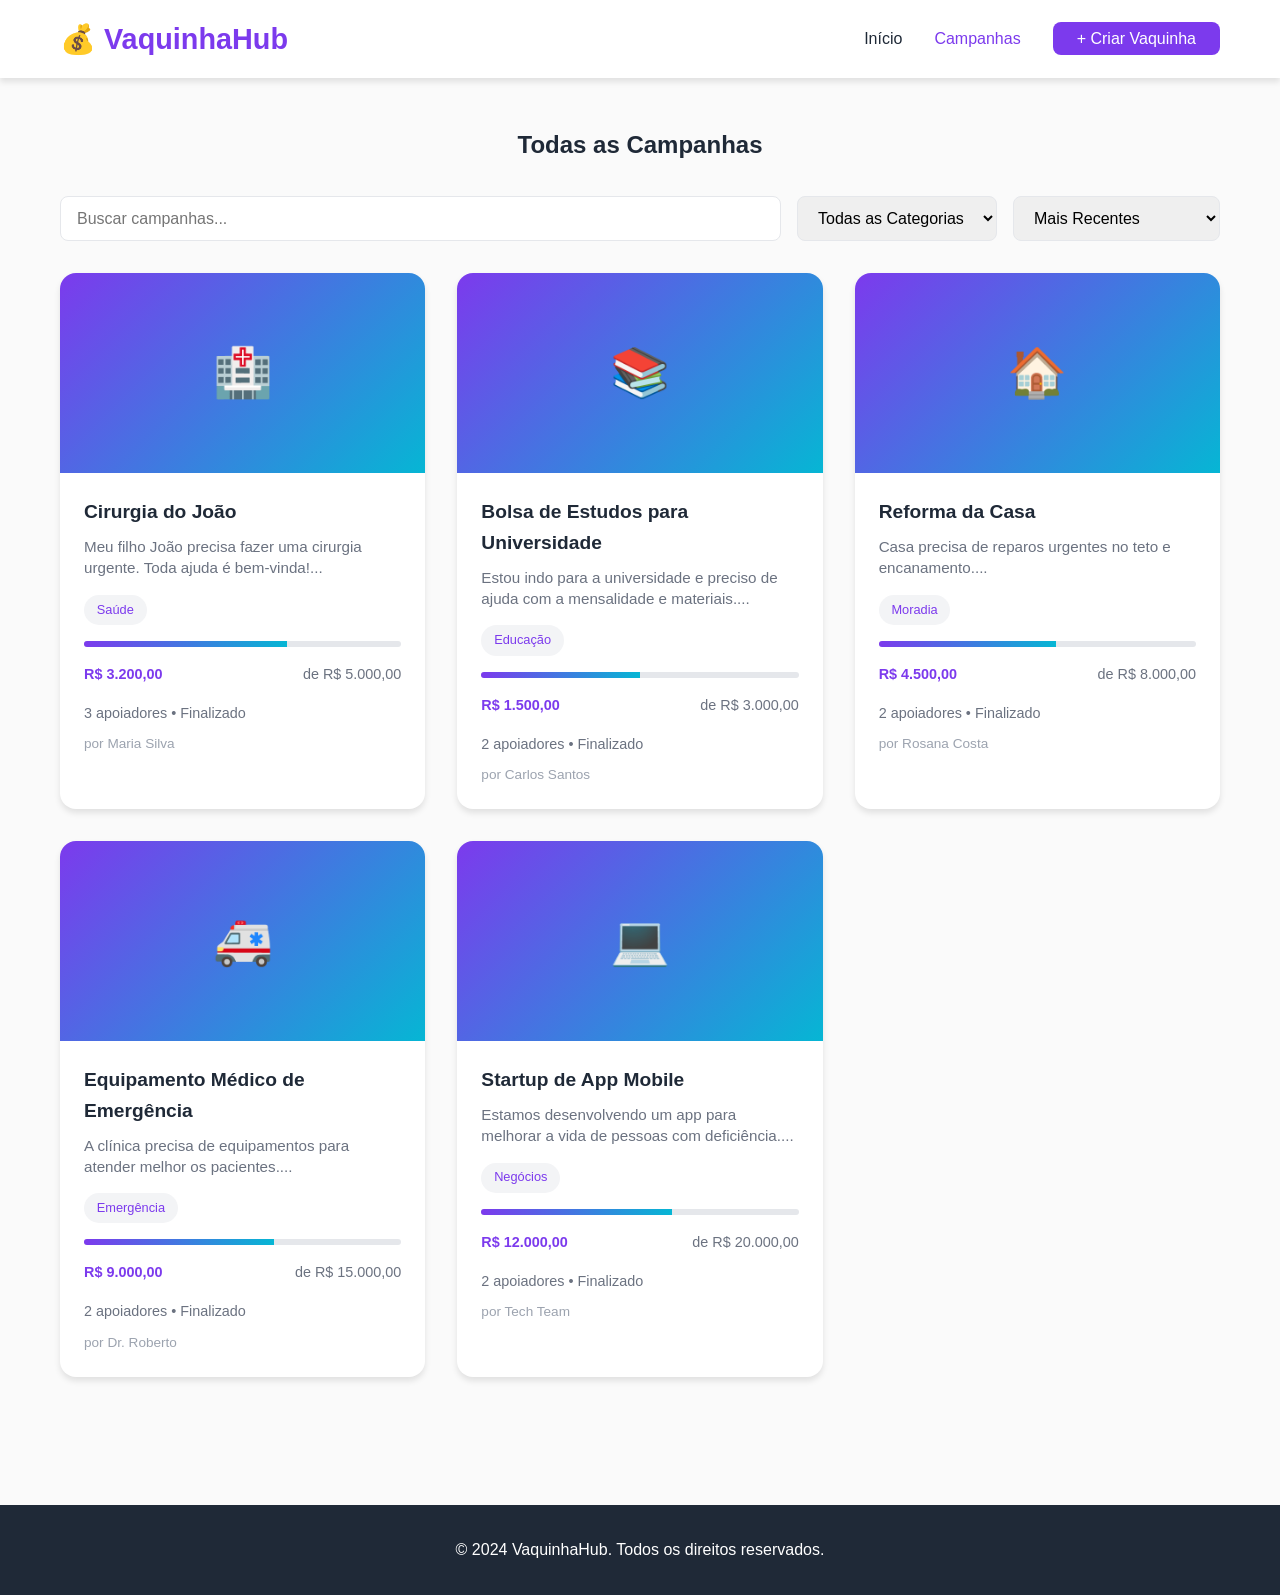
==== campanhas.html @ 84c83356 "Add files via upload" ====
<!DOCTYPE html>
<html lang="pt-BR">
<head>
    <meta charset="UTF-8">
    <meta name="viewport" content="width=device-width, initial-scale=1.0">
    <title>Campanhas - VaquinhaHub</title>
    <link rel="stylesheet" href="styles.css">
</head>
<body>
    <nav class="navbar">
        <div class="container">
            <div class="navbar-brand">
                <a href="index.html" class="logo">💰 VaquinhaHub</a>
            </div>
            <ul class="nav-menu">
                <li><a href="index.html">Início</a></li>
                <li><a href="campanhas.html" class="active">Campanhas</a></li>
                <li><a href="criar.html" class="btn-criar">+ Criar Vaquinha</a></li>
            </ul>
        </div>
    </nav>

    <section class="campaigns-section">
        <div class="container">
            <h1>Todas as Campanhas</h1>
            
            <div class="filters">
                <input type="text" id="searchInput" placeholder="Buscar campanhas..." class="search-box">
                <select id="categoryFilter" class="filter-select">
                    <option value="">Todas as Categorias</option>
                    <option value="saude">Saúde</option>
                    <option value="educacao">Educação</option>
                    <option value="moradia">Moradia</option>
                    <option value="emergencia">Emergência</option>
                    <option value="negocios">Negócios</option>
                    <option value="viagem">Viagem</option>
                    <option value="outro">Outro</option>
                </select>
                <select id="sortFilter" class="filter-select">
                    <option value="recentes">Mais Recentes</option>
                    <option value="populares">Mais Populares</option>
                    <option value="proximas">Próximas do Objetivo</option>
                </select>
            </div>

            <div class="campaigns-grid" id="allCampaigns">
                <!-- Campanhas serão carregadas aqui -->
            </div>
        </div>
    </section>

    <footer>
        <div class="container">
            <p>&copy; 2024 VaquinhaHub. Todos os direitos reservados.</p>
        </div>
    </footer>

    <script src="script.js"></script>
    <script>
        loadAllCampaigns();
        
        document.getElementById('searchInput').addEventListener('input', filterCampaigns);
        document.getElementById('categoryFilter').addEventListener('change', filterCampaigns);
        document.getElementById('sortFilter').addEventListener('change', filterCampaigns);
    </script>
</body>
</html>
---- styles.css ----
* {
    margin: 0;
    padding: 0;
    box-sizing: border-box;
}

:root {
    --primary-color: #7c3aed;
    --secondary-color: #06b6d4;
    --success-color: #10b981;
    --warning-color: #f59e0b;
    --danger-color: #ef4444;
    --dark: #1f2937;
    --light: #f3f4f6;
    --border-color: #e5e7eb;
    --shadow: 0 4px 6px rgba(0, 0, 0, 0.1);
}

html {
    scroll-behavior: smooth;
}

body {
    font-family: 'Segoe UI', Tahoma, Geneva, Verdana, sans-serif;
    color: var(--dark);
    background-color: #fafafa;
    line-height: 1.6;
}

.container {
    max-width: 1200px;
    margin: 0 auto;
    padding: 0 20px;
}

/* NAVBAR */
.navbar {
    background: white;
    box-shadow: var(--shadow);
    position: sticky;
    top: 0;
    z-index: 100;
}

.navbar .container {
    display: flex;
    justify-content: space-between;
    align-items: center;
    padding: 1rem 20px;
}

.navbar-brand .logo {
    font-size: 1.8rem;
    font-weight: bold;
    color: var(--primary-color);
    text-decoration: none;
}

.nav-menu {
    display: flex;
    list-style: none;
    gap: 2rem;
    align-items: center;
}

.nav-menu a {
    text-decoration: none;
    color: var(--dark);
    font-weight: 500;
    transition: color 0.3s;
}

.nav-menu a:hover,
.nav-menu a.active {
    color: var(--primary-color);
}

.btn-criar {
    background: var(--primary-color);
    color: white !important;
    padding: 0.5rem 1.5rem;
    border-radius: 0.5rem;
    transition: background 0.3s;
}

.btn-criar:hover {
    background: #6d28d9;
}

/* BUTTONS */
.btn {
    display: inline-block;
    padding: 0.75rem 1.5rem;
    border: none;
    border-radius: 0.5rem;
    font-size: 1rem;
    cursor: pointer;
    text-decoration: none;
    transition: all 0.3s;
    font-weight: 600;
}

.btn-primary {
    background: var(--primary-color);
    color: white;
}

.btn-primary:hover {
    background: #6d28d9;
    transform: translateY(-2px);
    box-shadow: 0 8px 12px rgba(124, 58, 237, 0.3);
}

.btn-large {
    padding: 1rem 2.5rem;
    font-size: 1.1rem;
}

/* HERO SECTION */
.hero {
    background: linear-gradient(135deg, var(--primary-color), var(--secondary-color));
    color: white;
    padding: 6rem 0;
    text-align: center;
}

.hero h1 {
    font-size: 3rem;
    margin-bottom: 1rem;
}

.hero p {
    font-size: 1.3rem;
    margin-bottom: 2rem;
    opacity: 0.95;
}

/* FEATURES */
.features {
    padding: 5rem 0;
    background: white;
}

.features h2 {
    text-align: center;
    font-size: 2.5rem;
    margin-bottom: 3rem;
    color: var(--dark);
}

.features-grid {
    display: grid;
    grid-template-columns: repeat(auto-fit, minmax(250px, 1fr));
    gap: 2rem;
}

.feature-card {
    background: var(--light);
    padding: 2rem;
    border-radius: 1rem;
    text-align: center;
    transition: transform 0.3s, box-shadow 0.3s;
}

.feature-card:hover {
    transform: translateY(-5px);
    box-shadow: var(--shadow);
}

.feature-icon {
    font-size: 3rem;
    margin-bottom: 1rem;
}

.feature-card h3 {
    margin-bottom: 0.5rem;
    color: var(--primary-color);
}

/* FEATURED CAMPAIGNS */
.featured-campaigns {
    padding: 5rem 0;
}

.featured-campaigns h2 {
    font-size: 2.5rem;
    margin-bottom: 3rem;
    text-align: center;
}

.campaigns-grid {
    display: grid;
    grid-template-columns: repeat(auto-fill, minmax(280px, 1fr));
    gap: 2rem;
}

.campaign-card {
    background: white;
    border-radius: 1rem;
    overflow: hidden;
    box-shadow: var(--shadow);
    transition: transform 0.3s, box-shadow 0.3s;
    cursor: pointer;
}

.campaign-card:hover {
    transform: translateY(-5px);
    box-shadow: 0 12px 20px rgba(0, 0, 0, 0.15);
}

.campaign-image {
    width: 100%;
    height: 200px;
    object-fit: cover;
    background: linear-gradient(135deg, var(--primary-color), var(--secondary-color));
    display: flex;
    align-items: center;
    justify-content: center;
    font-size: 3rem;
}

.campaign-body {
    padding: 1.5rem;
}

.campaign-title {
    font-size: 1.2rem;
    margin-bottom: 0.5rem;
    color: var(--dark);
}

.campaign-description {
    color: #6b7280;
    font-size: 0.95rem;
    margin-bottom: 1rem;
    line-height: 1.4;
}

.campaign-category {
    display: inline-block;
    background: var(--light);
    color: var(--primary-color);
    padding: 0.3rem 0.8rem;
    border-radius: 2rem;
    font-size: 0.8rem;
    margin-bottom: 1rem;
}

.campaign-progress {
    margin-bottom: 1rem;
}

.progress-bar {
    width: 100%;
    height: 6px;
    background: var(--border-color);
    border-radius: 3px;
    overflow: hidden;
    margin-bottom: 0.5rem;
}

.progress-fill {
    height: 100%;
    background: linear-gradient(90deg, var(--primary-color), var(--secondary-color));
    transition: width 0.3s;
}

.progress-info {
    display: flex;
    justify-content: space-between;
    font-size: 0.9rem;
    color: #6b7280;
}

.current-amount {
    font-weight: bold;
    color: var(--primary-color);
}

.campaign-organizer {
    font-size: 0.85rem;
    color: #9ca3af;
    margin-top: 0.5rem;
}

/* CTA SECTION */
.cta {
    background: linear-gradient(135deg, var(--primary-color), var(--secondary-color));
    color: white;
    padding: 4rem 0;
    text-align: center;
}

.cta h2 {
    font-size: 2.5rem;
    margin-bottom: 1rem;
}

.cta p {
    font-size: 1.1rem;
    margin-bottom: 2rem;
}

/* CAMPAIGNS SECTION */
.campaigns-section {
    padding: 3rem 0;
    min-height: calc(100vh - 200px);
}

.campaigns-section h1 {
    margin-bottom: 2rem;
    text-align: center;
}

.filters {
    display: flex;
    gap: 1rem;
    margin-bottom: 2rem;
    flex-wrap: wrap;
}

.search-box,
.filter-select {
    padding: 0.75rem 1rem;
    border: 1px solid var(--border-color);
    border-radius: 0.5rem;
    font-size: 1rem;
}

.search-box {
    flex: 1;
    min-width: 200px;
}

.filter-select {
    min-width: 200px;
}

/* CREATE SECTION */
.create-section {
    padding: 3rem 0;
    min-height: calc(100vh - 200px);
}

.create-section h1 {
    margin-bottom: 0.5rem;
    text-align: center;
}

.subtitle {
    text-align: center;
    color: #6b7280;
    margin-bottom: 2rem;
    font-size: 1.1rem;
}

.create-form {
    background: white;
    padding: 2rem;
    border-radius: 1rem;
    box-shadow: var(--shadow);
    max-width: 600px;
    margin: 0 auto;
}

.form-group {
    margin-bottom: 1.5rem;
}

.form-group label {
    display: block;
    margin-bottom: 0.5rem;
    font-weight: 600;
    color: var(--dark);
}

.form-group input,
.form-group textarea,
.form-group select {
    width: 100%;
    padding: 0.75rem;
    border: 1px solid var(--border-color);
    border-radius: 0.5rem;
    font-size: 1rem;
    font-family: inherit;
}

.form-group input:focus,
.form-group textarea:focus,
.form-group select:focus {
    outline: none;
    border-color: var(--primary-color);
    box-shadow: 0 0 0 3px rgba(124, 58, 237, 0.1);
}

.form-row {
    display: grid;
    grid-template-columns: 1fr 1fr;
    gap: 1rem;
}

.form-group.checkbox {
    display: flex;
    align-items: center;
    gap: 0.5rem;
}

.form-group.checkbox input {
    width: auto;
    margin: 0;
}

/* CAMPAIGN DETAIL */
.campaign-detail {
    padding: 3rem 0;
}

.campaign-header {
    display: grid;
    grid-template-columns: 1fr 1fr;
    gap: 3rem;
    margin-bottom: 3rem;
    align-items: start;
}

.campaign-image-large {
    width: 100%;
    border-radius: 1rem;
    box-shadow: var(--shadow);
}

.campaign-info h1 {
    font-size: 2.5rem;
    margin-bottom: 1rem;
}

.campaign-meta {
    display: flex;
    gap: 1rem;
    align-items: center;
}

.badge {
    display: inline-block;
    background: var(--primary-color);
    color: white;
    padding: 0.5rem 1rem;
    border-radius: 2rem;
    font-size: 0.9rem;
}

.organizer {
    color: #6b7280;
}

.campaign-content {
    display: grid;
    grid-template-columns: 1fr 350px;
    gap: 3rem;
}

.main-content h2 {
    font-size: 1.8rem;
    margin: 2rem 0 1rem;
    color: var(--dark);
}

.progress-container {
    background: white;
    padding: 2rem;
    border-radius: 1rem;
    box-shadow: var(--shadow);
    margin-bottom: 2rem;
}

.progress-info {
    display: flex;
    justify-content: space-between;
    margin: 1rem 0;
}

.progress-stats {
    display: grid;
    grid-template-columns: repeat(3, 1fr);
    gap: 1rem;
    margin-top: 1.5rem;
}

.stat {
    text-align: center;
}

.stat strong {
    display: block;
    font-size: 1.8rem;
    color: var(--primary-color);
    margin-bottom: 0.25rem;
}

.stat p {
    color: #6b7280;
    font-size: 0.9rem;
}

.donation-form {
    background: white;
    padding: 1.5rem;
    border-radius: 1rem;
    box-shadow: var(--shadow);
    margin-bottom: 2rem;
}

.quick-amounts {
    display: grid;
    grid-template-columns: repeat(2, 1fr);
    gap: 1rem;
    margin-bottom: 1rem;
}

.quick-btn {
    padding: 0.75rem;
    border: 2px solid var(--border-color);
    background: white;
    border-radius: 0.5rem;
    cursor: pointer;
    font-weight: 600;
    color: var(--dark);
    transition: all 0.3s;
}

.quick-btn:hover {
    border-color: var(--primary-color);
    color: var(--primary-color);
}

.custom-donation {
    display: flex;
    gap: 1rem;
}

.custom-donation input {
    flex: 1;
    padding: 0.75rem;
    border: 1px solid var(--border-color);
    border-radius: 0.5rem;
}

.supporters-list {
    background: white;
    padding: 1.5rem;
    border-radius: 1rem;
    box-shadow: var(--shadow);
}

.supporter {
    padding: 1rem 0;
    border-bottom: 1px solid var(--border-color);
}

.supporter:last-child {
    border-bottom: none;
}

.supporter-name {
    font-weight: 600;
    color: var(--dark);
}

.supporter-amount {
    color: var(--primary-color);
    font-weight: bold;
}

.supporter-date {
    color: #9ca3af;
    font-size: 0.9rem;
}

/* SIDEBAR */
.sidebar {
    display: flex;
    flex-direction: column;
    gap: 1.5rem;
}

.sidebar-card {
    background: white;
    padding: 1.5rem;
    border-radius: 1rem;
    box-shadow: var(--shadow);
}

.sidebar-card h3 {
    margin-bottom: 1rem;
    color: var(--primary-color);
}

.info-item {
    margin-bottom: 1rem;
}

.info-item strong {
    display: block;
    color: var(--dark);
    margin-bottom: 0.25rem;
}

.info-item p {
    color: #6b7280;
}

.share-buttons {
    display: flex;
    flex-direction: column;
    gap: 0.5rem;
}

.share-btn {
    padding: 0.75rem;
    border: 1px solid var(--border-color);
    background: white;
    border-radius: 0.5rem;
    cursor: pointer;
    font-weight: 600;
    color: var(--dark);
    transition: all 0.3s;
}

.share-btn:hover {
    background: var(--primary-color);
    color: white;
    border-color: var(--primary-color);
}

/* MODAL */
.modal {
    display: none;
    position: fixed;
    z-index: 1000;
    left: 0;
    top: 0;
    width: 100%;
    height: 100%;
    background-color: rgba(0, 0, 0, 0.5);
    animation: fadeIn 0.3s;
}

.modal-content {
    background-color: white;
    margin: 15% auto;
    padding: 2rem;
    border-radius: 1rem;
    max-width: 500px;
    text-align: center;
    animation: slideDown 0.3s;
}

.close {
    color: #aaa;
    float: right;
    font-size: 2rem;
    font-weight: bold;
    cursor: pointer;
    line-height: 1;
}

.close:hover,
.close:focus {
    color: var(--dark);
}

@keyframes fadeIn {
    from {
        opacity: 0;
    }
    to {
        opacity: 1;
    }
}

@keyframes slideDown {
    from {
        transform: translateY(-50px);
        opacity: 0;
    }
    to {
        transform: translateY(0);
        opacity: 1;
    }
}

/* FOOTER */
footer {
    background: var(--dark);
    color: white;
    text-align: center;
    padding: 2rem 0;
    margin-top: 5rem;
}

/* RESPONSIVE */
@media (max-width: 768px) {
    .nav-menu {
        gap: 1rem;
    }

    .hero h1 {
        font-size: 2rem;
    }

    .features-grid {
        grid-template-columns: 1fr;
    }

    .campaign-header {
        grid-template-columns: 1fr;
    }

    .campaign-content {
        grid-template-columns: 1fr;
    }

    .form-row {
        grid-template-columns: 1fr;
    }

    .filters {
        flex-direction: column;
    }

    .search-box,
    .filter-select {
        width: 100%;
    }

    .progress-stats {
        grid-template-columns: repeat(2, 1fr);
    }

    .create-form {
        padding: 1.5rem;
    }

    .quick-amounts {
        grid-template-columns: repeat(2, 1fr);
    }

    .custom-donation {
        flex-direction: column;
    }
}

@media (max-width: 480px) {
    .navbar .container {
        flex-direction: column;
        gap: 1rem;
    }

    .nav-menu {
        flex-direction: column;
        gap: 0.5rem;
        width: 100%;
    }

    .nav-menu a {
        display: block;
        padding: 0.5rem;
    }

    .hero h1 {
        font-size: 1.5rem;
    }

    .campaigns-grid {
        grid-template-columns: 1fr;
    }

    .progress-stats {
        grid-template-columns: 1fr;
    }
}
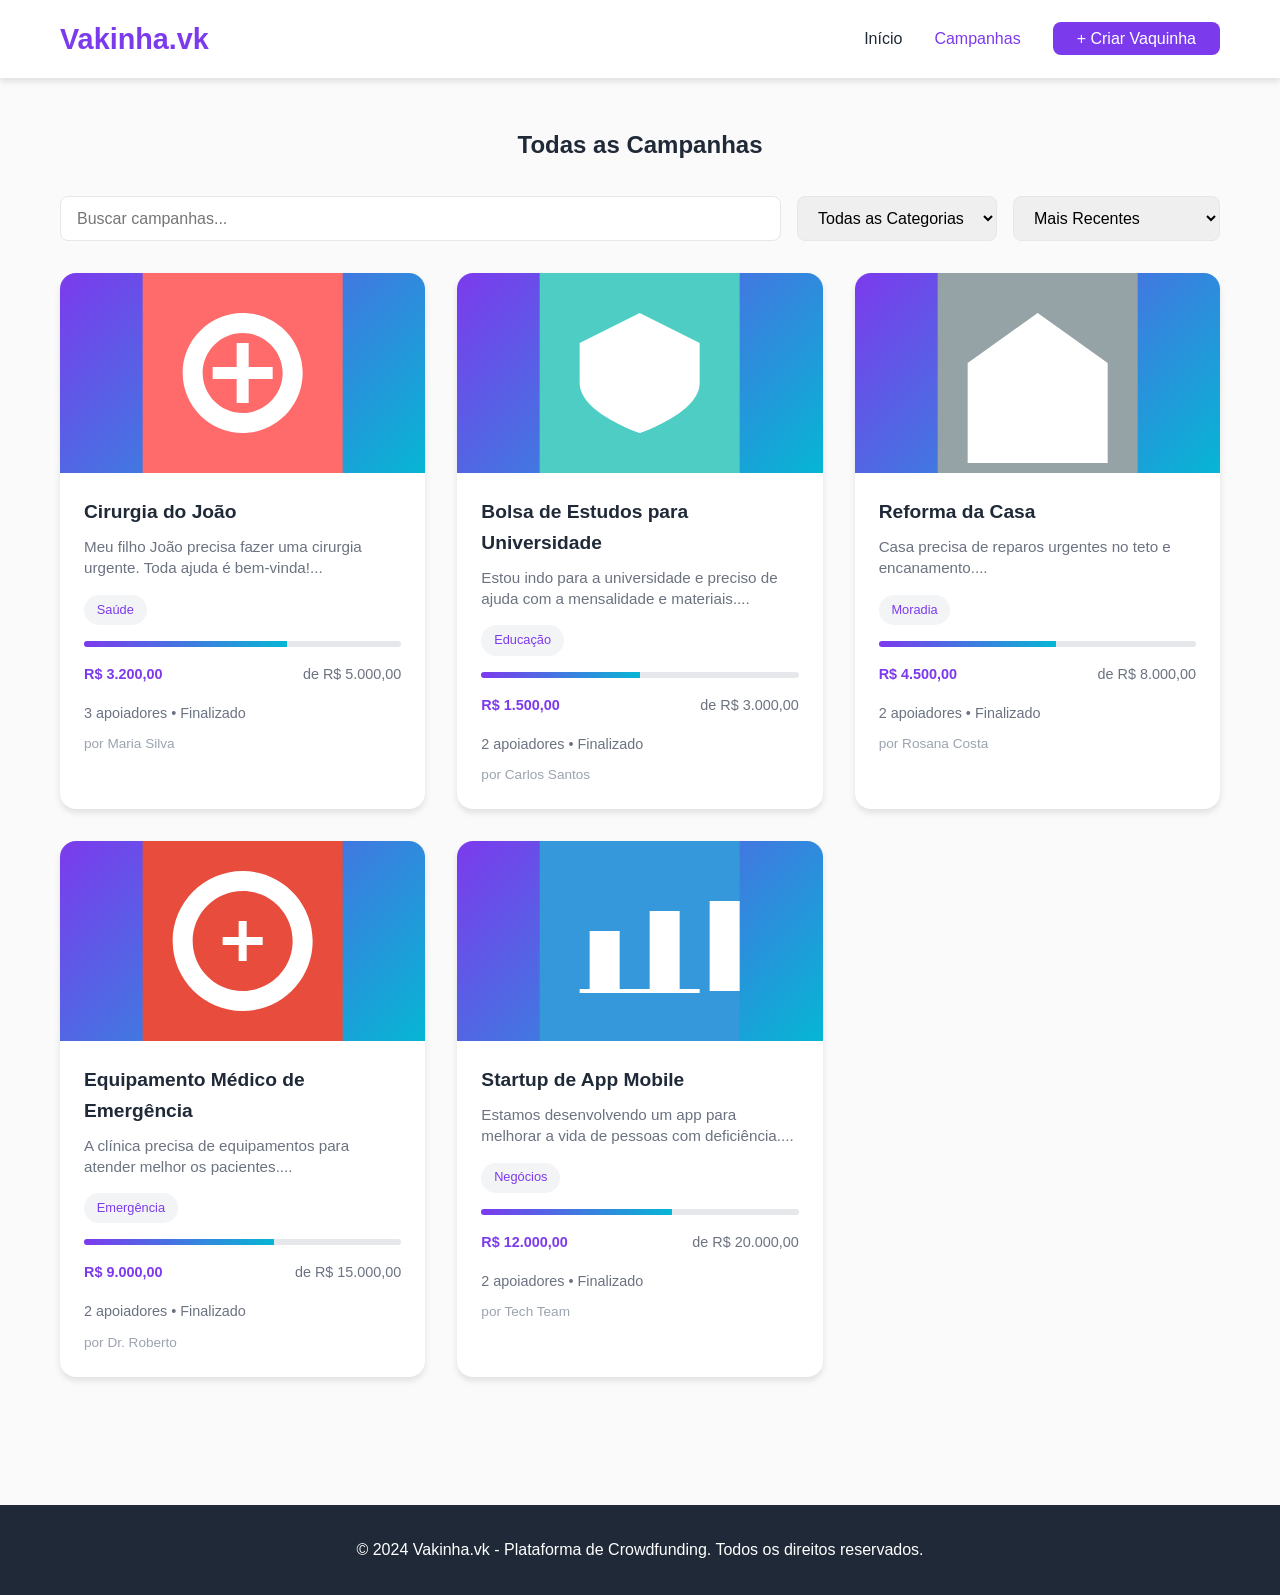
==== commit 0a69f6aa: "Add files via upload" ====
--- a/campanhas.html
+++ b/campanhas.html
@@ -3,14 +3,14 @@
 <head>
     <meta charset="UTF-8">
     <meta name="viewport" content="width=device-width, initial-scale=1.0">
-    <title>Campanhas - VaquinhaHub</title>
+    <title>Campanhas - Vakinha</title>
     <link rel="stylesheet" href="styles.css">
 </head>
 <body>
     <nav class="navbar">
         <div class="container">
             <div class="navbar-brand">
-                <a href="index.html" class="logo">💰 VaquinhaHub</a>
+                <a href="index.html" class="logo">Vakinha.vk</a>
             </div>
             <ul class="nav-menu">
                 <li><a href="index.html">Início</a></li>
@@ -51,7 +51,7 @@
 
     <footer>
         <div class="container">
-            <p>&copy; 2024 VaquinhaHub. Todos os direitos reservados.</p>
+            <p>&copy; 2024 Vakinha.vk - Plataforma de Crowdfunding. Todos os direitos reservados.</p>
         </div>
     </footer>
 
--- a/styles.css
+++ b/styles.css
@@ -217,6 +217,13 @@
     align-items: center;
     justify-content: center;
     font-size: 3rem;
+    overflow: hidden;
+}
+
+.campaign-image svg {
+    width: 100%;
+    height: 100%;
+    display: block;
 }
 
 .campaign-body {
@@ -427,6 +434,17 @@
     width: 100%;
     border-radius: 1rem;
     box-shadow: var(--shadow);
+    background: linear-gradient(135deg, var(--primary-color), var(--secondary-color));
+    min-height: 350px;
+    display: flex;
+    align-items: center;
+    justify-content: center;
+}
+
+.campaign-image-large svg {
+    width: 100%;
+    height: 100%;
+    max-height: 350px;
 }
 
 .campaign-info h1 {
